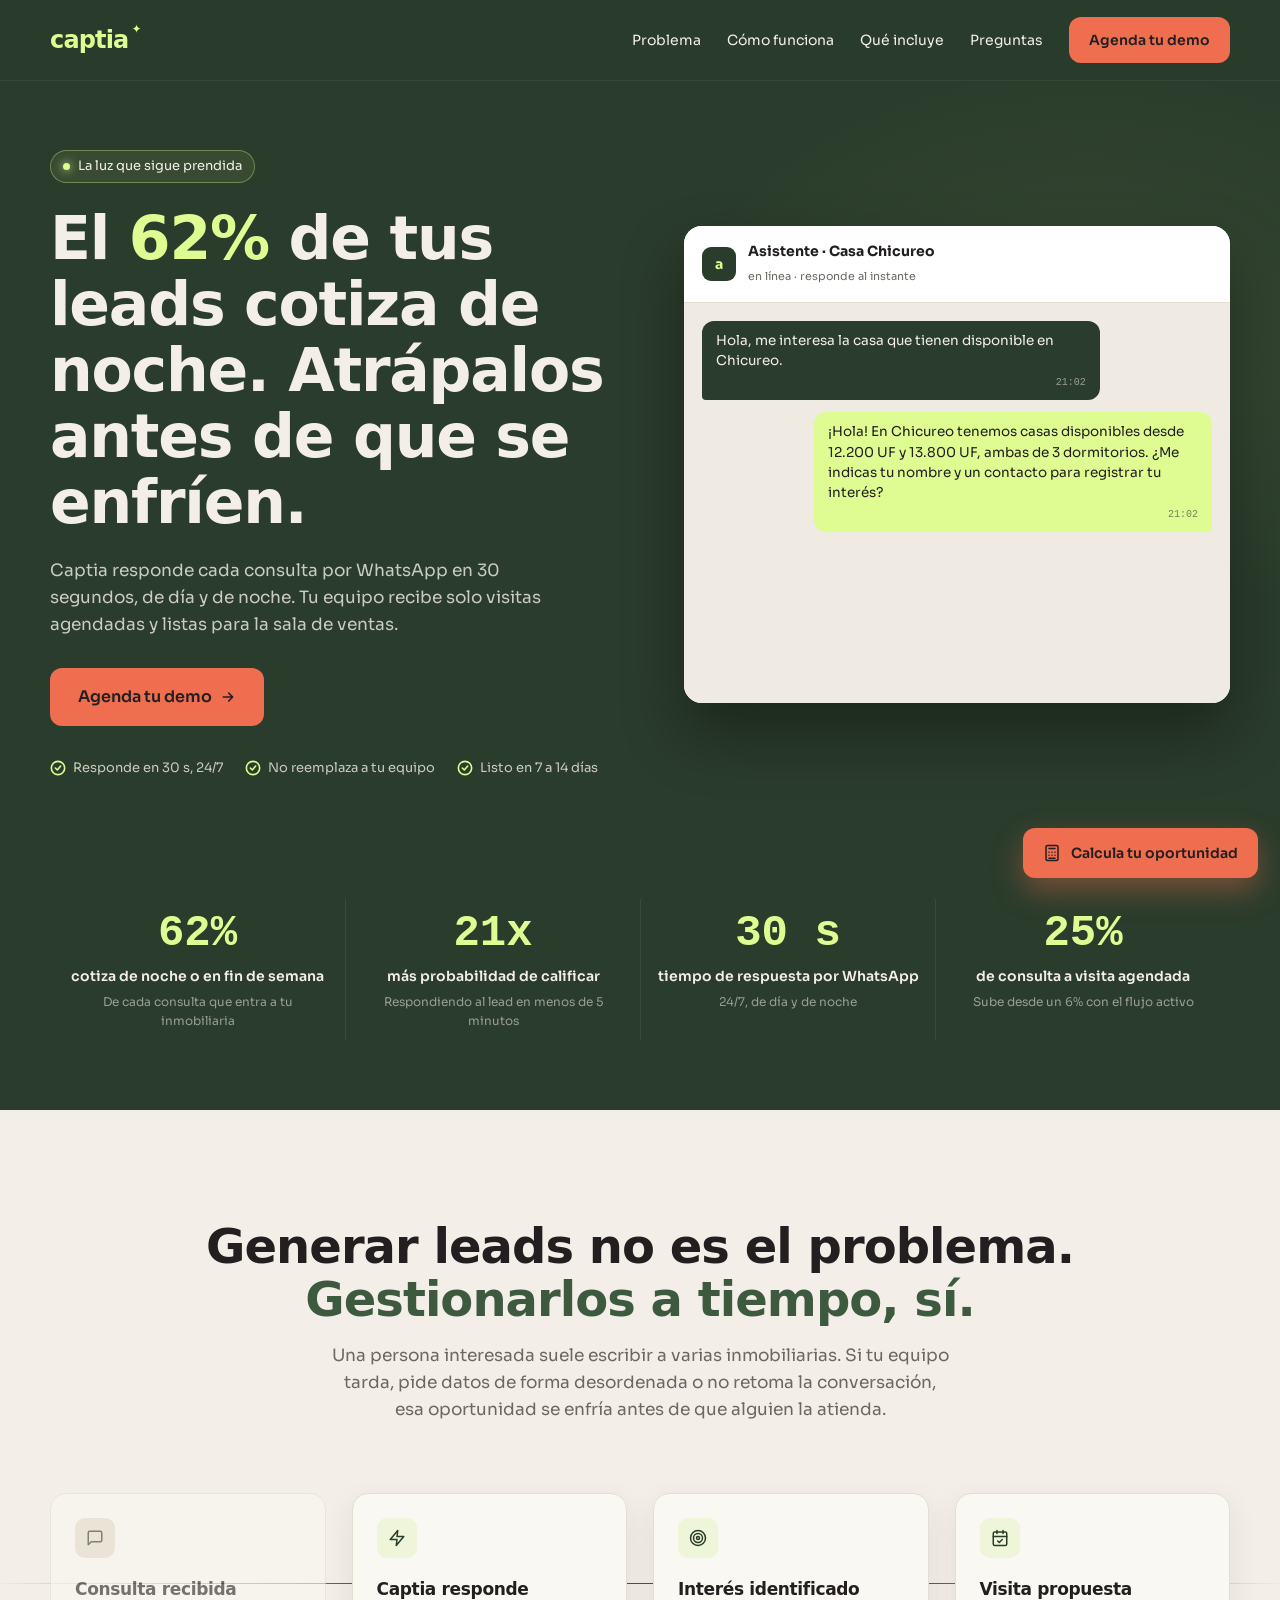
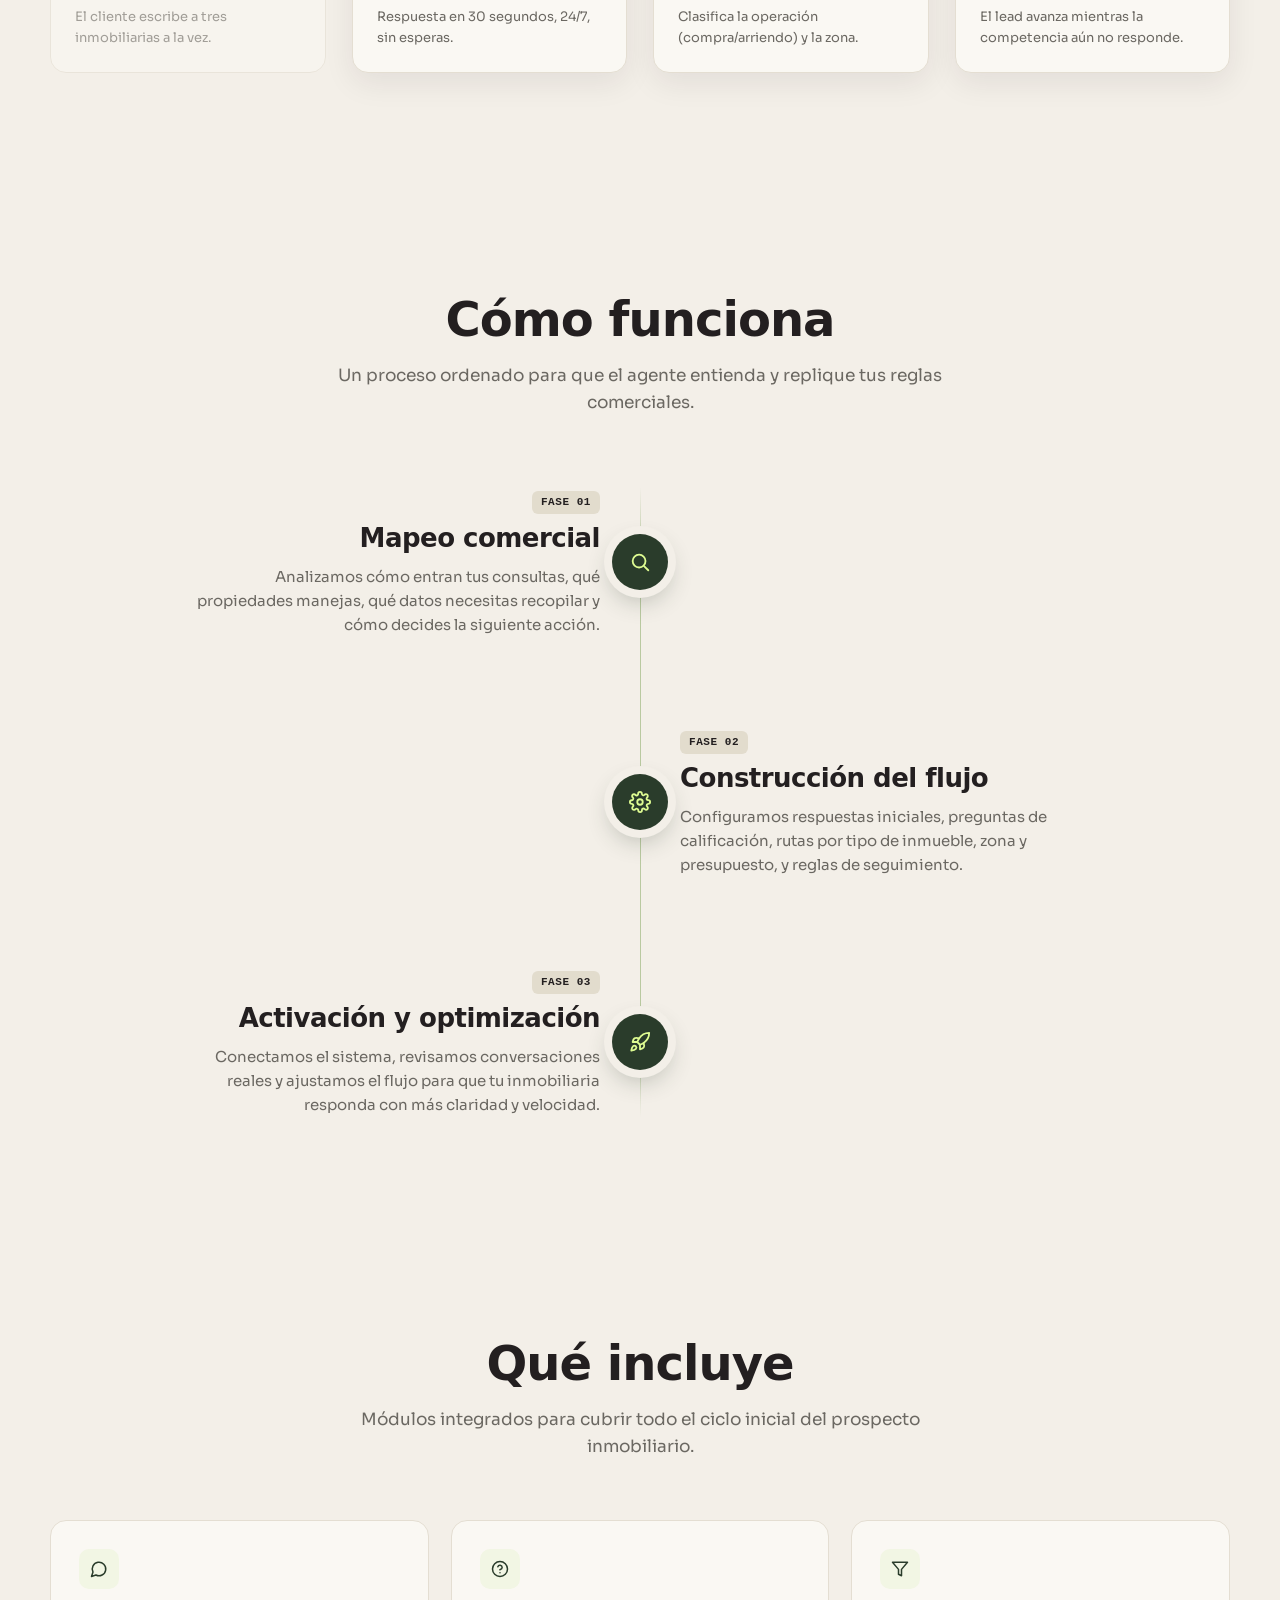
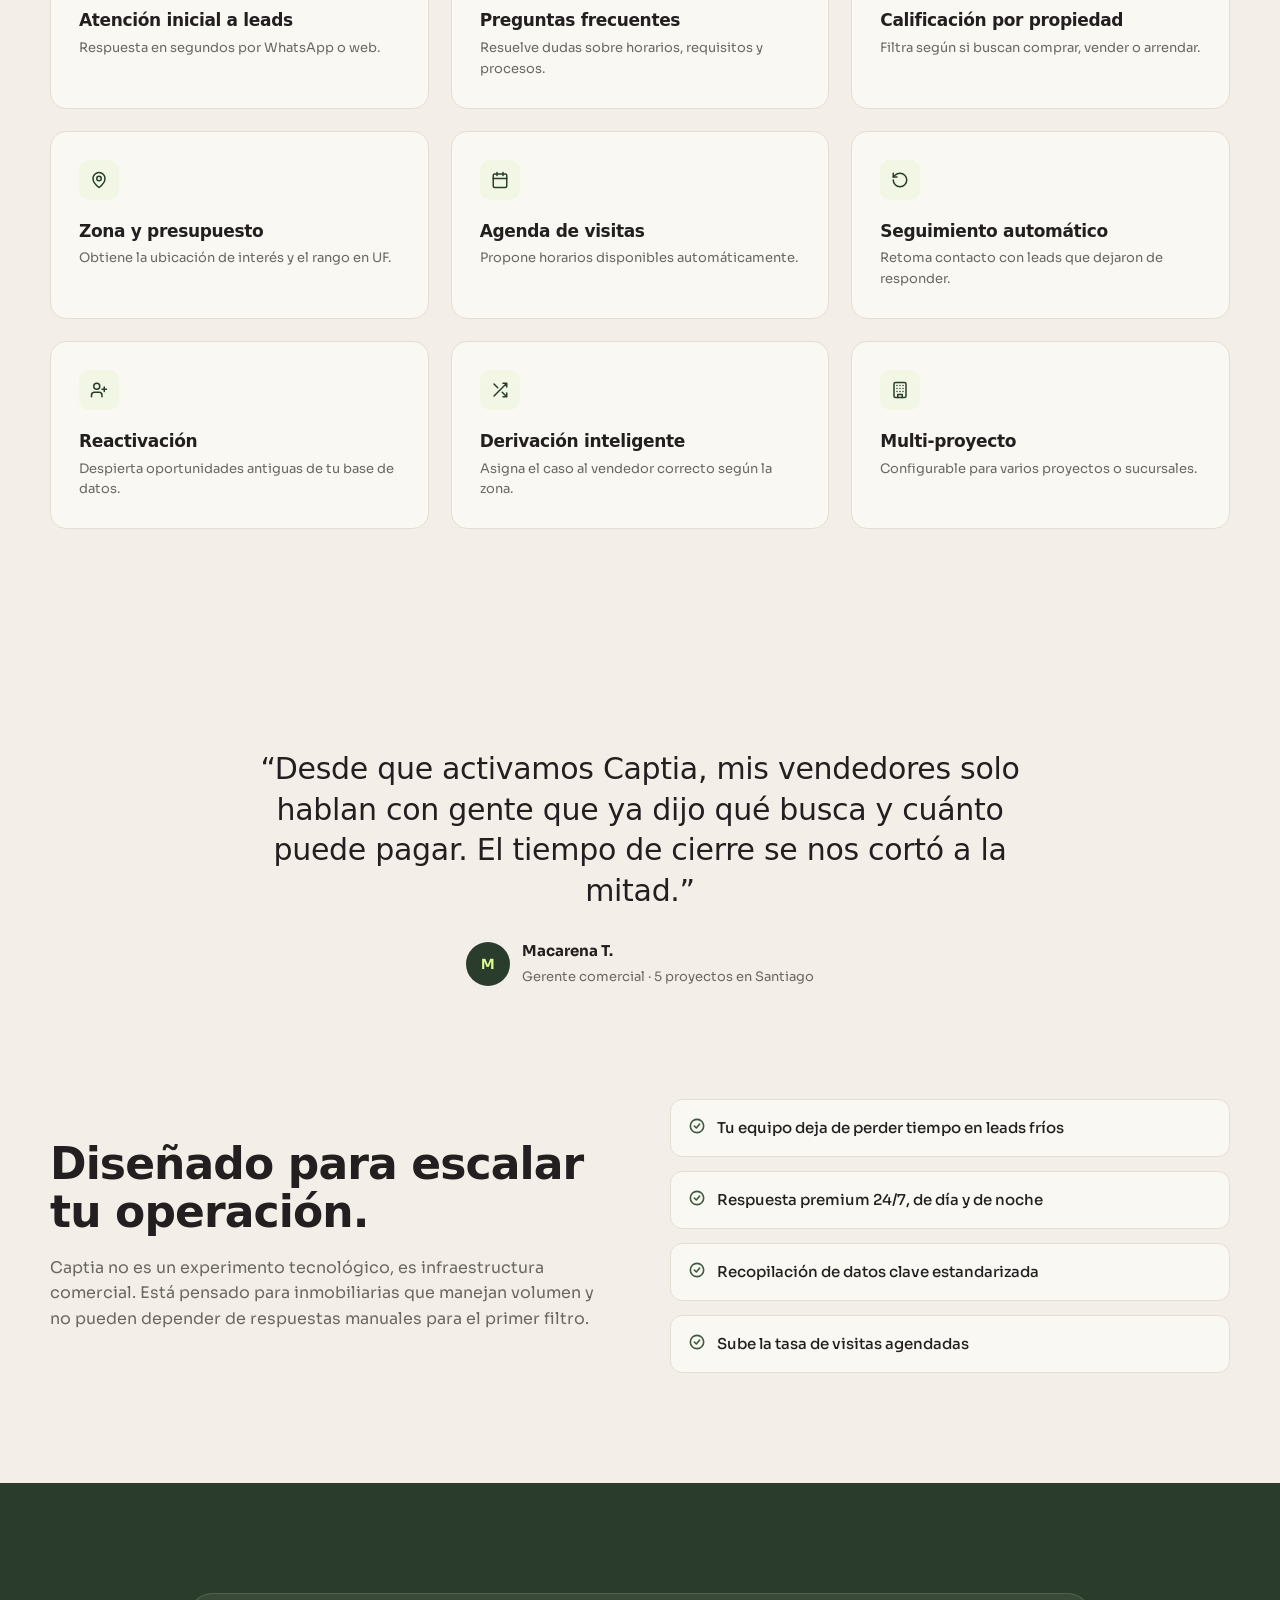
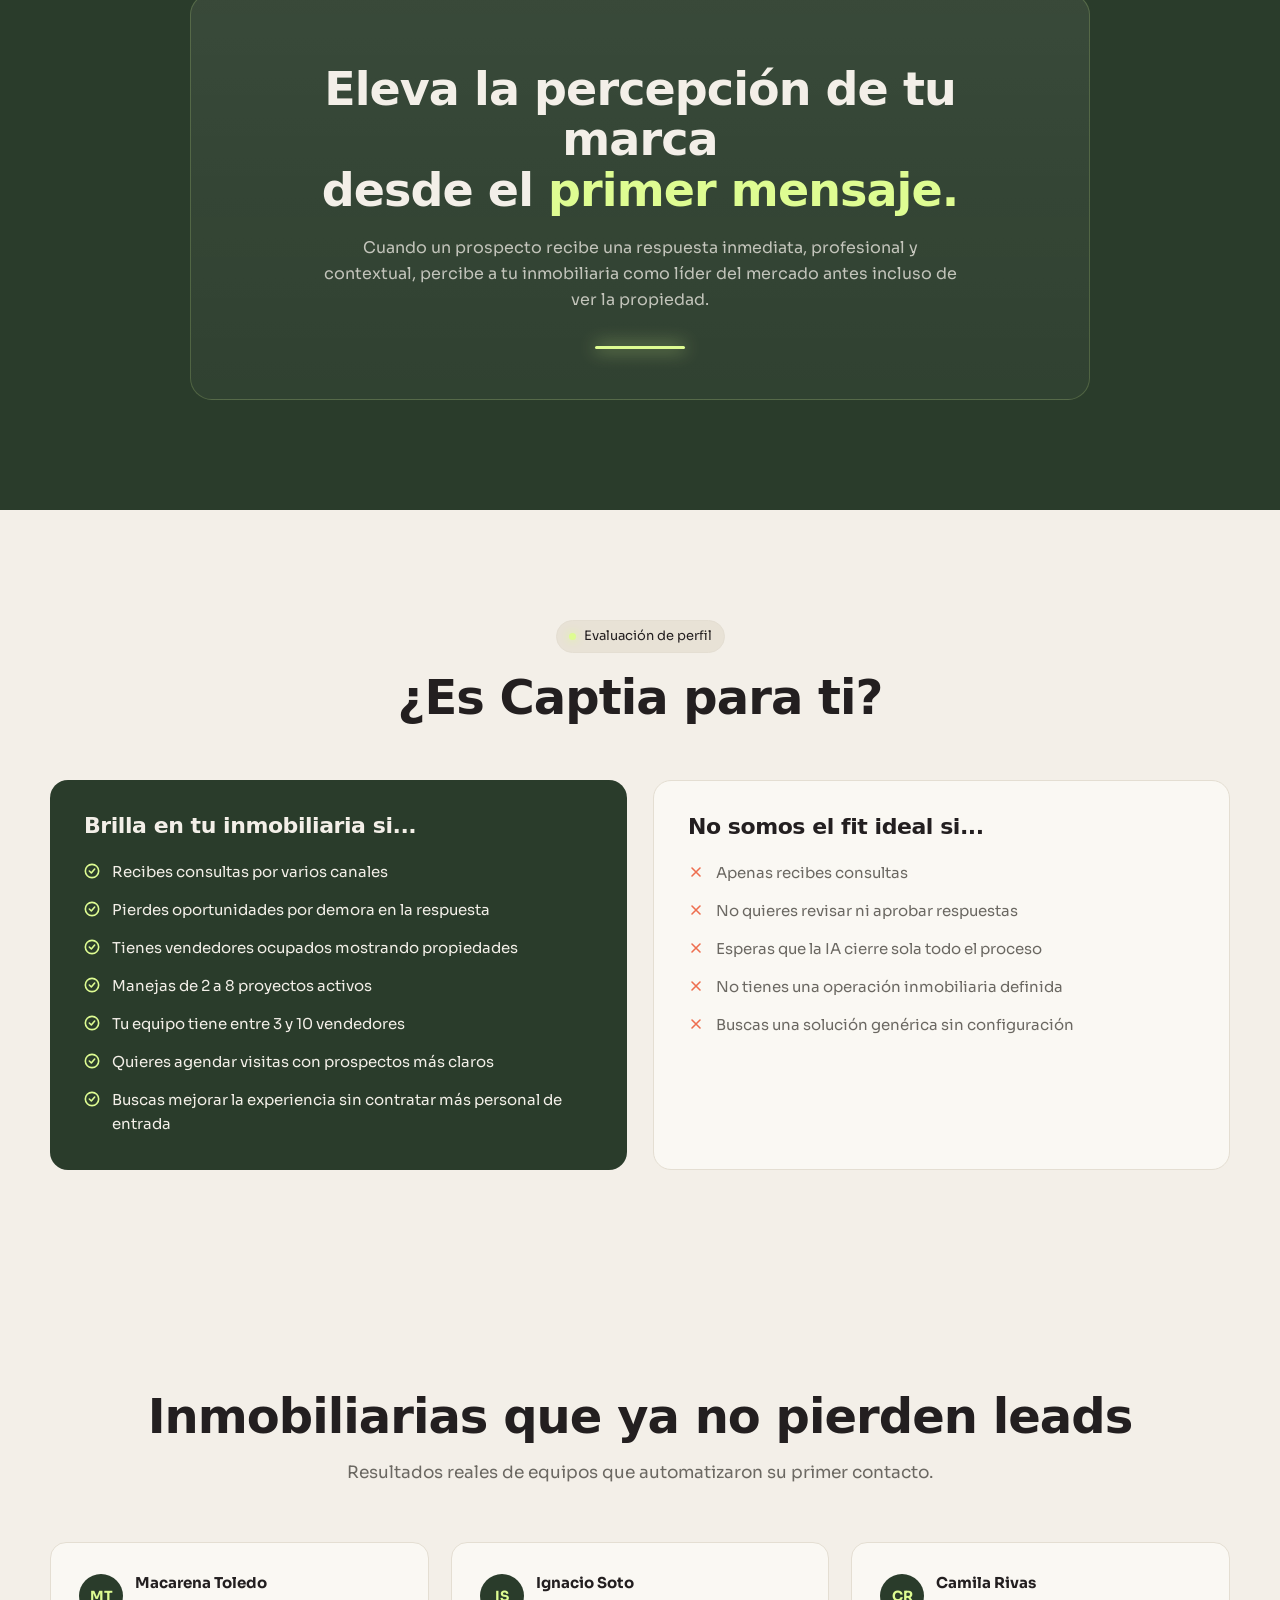
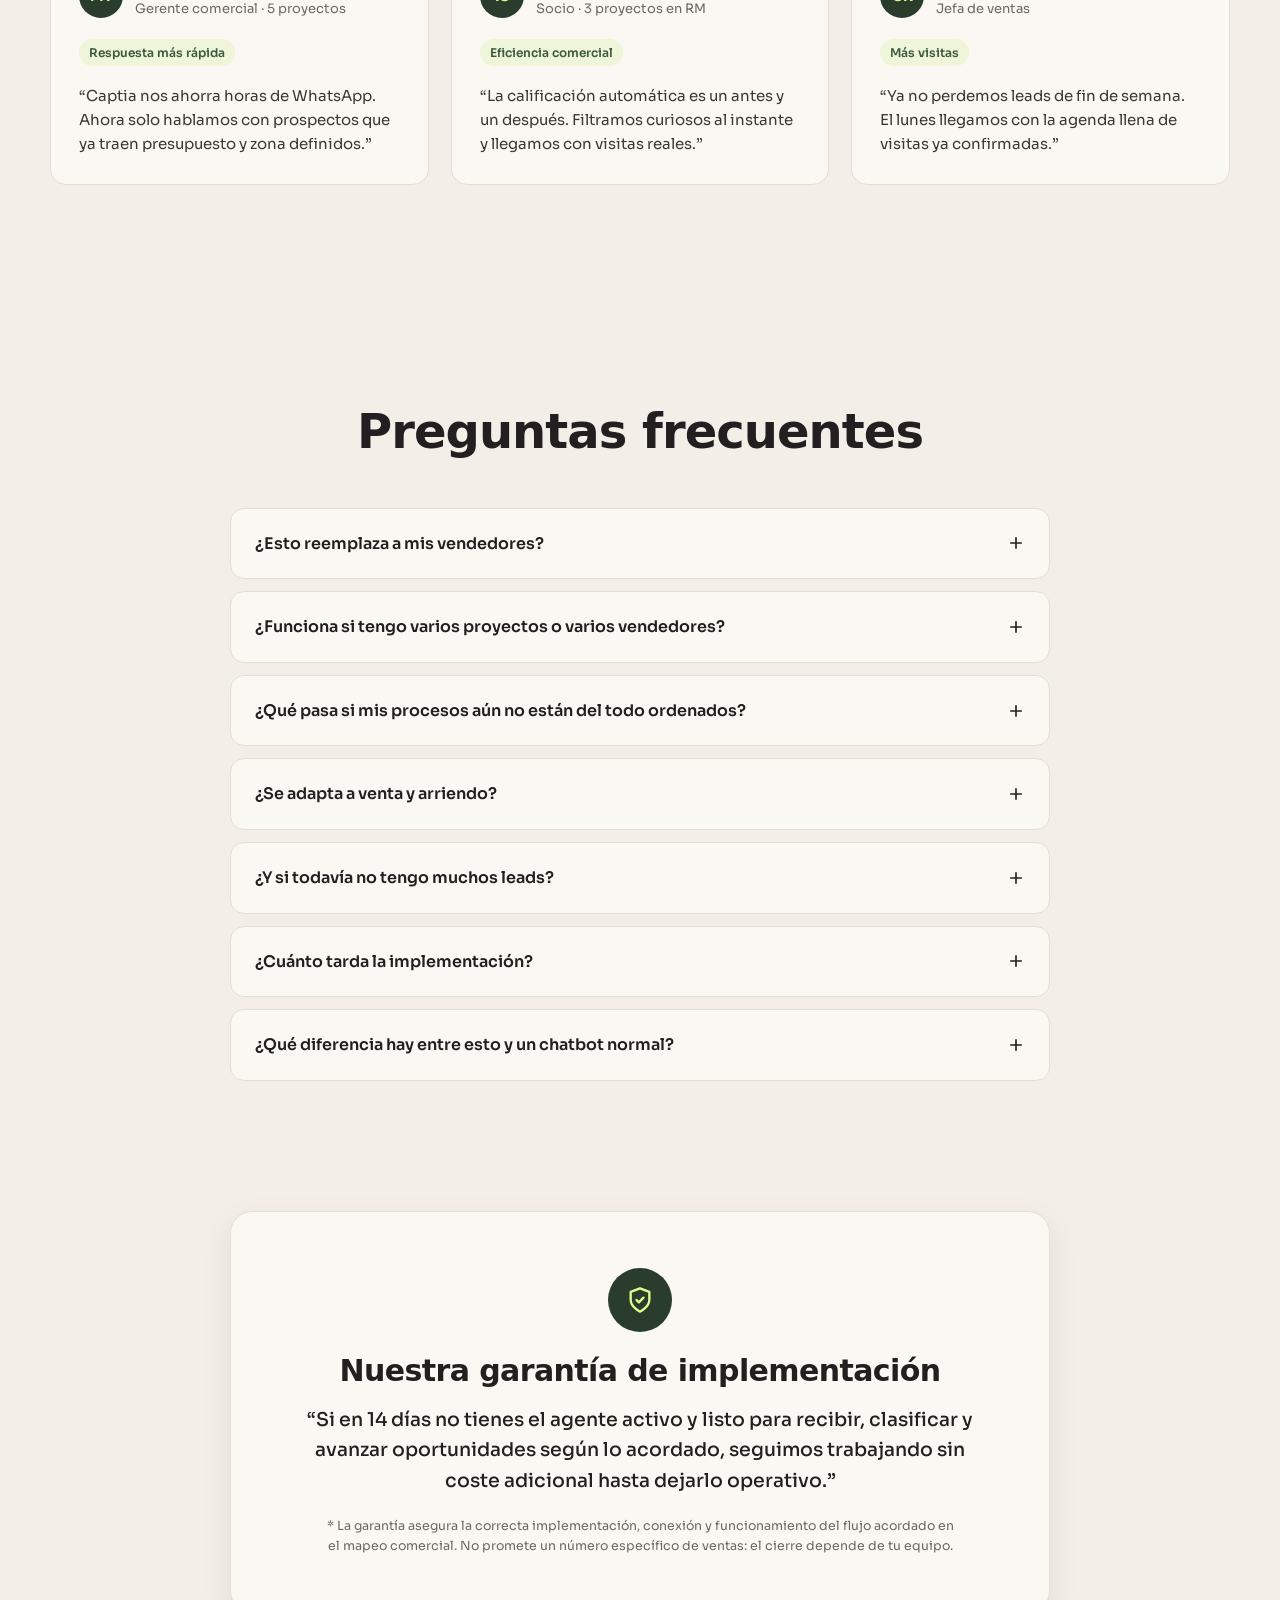
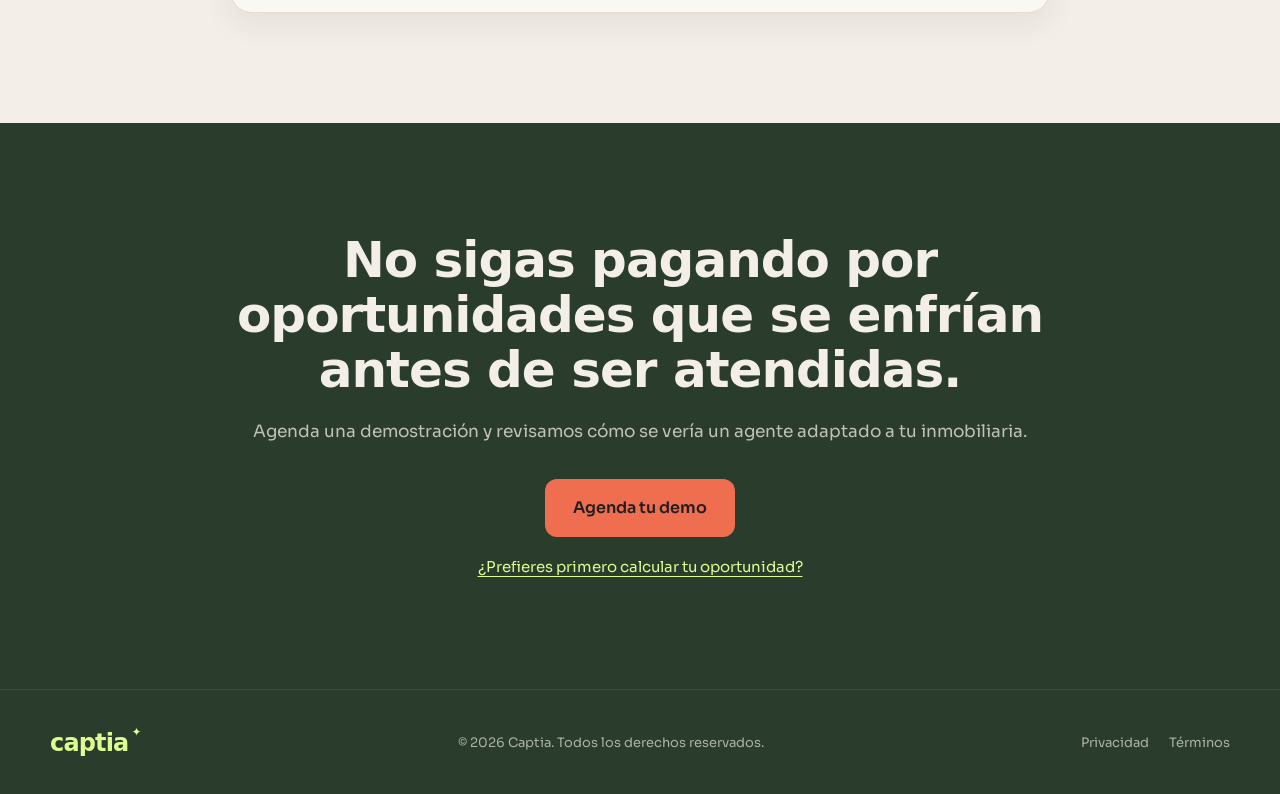
==== index.html @ a9fd6a56 "Web Captia: cargador para GHL + páginas Co-Authored-By: Claude Opus 5.5 <noreply@anthropic.com> Clau" ====
<!DOCTYPE html>
<html lang="es">
<head>
  <meta charset="UTF-8">
  <meta name="viewport" content="width=device-width, initial-scale=1.0">
  <title>Captia — Agentes de IA para inmobiliarias en Chile</title>
  <meta name="robots" content="noindex">
</head>
<body>
  <!-- Vista previa en GitHub Pages. La web real vive en GHL (captialab.com).
       Para ver otra página: ?p=terminos o ?p=agenda -->
  <div id="captia-landing"></div>
  <script>
    var p = new URLSearchParams(location.search).get('p') || 'home';
    var el = document.getElementById('captia-landing');
    el.setAttribute('data-page', p);
    el.setAttribute('data-base', location.href.split('?')[0].replace(/index\.html$/, '').replace(/[^/]*$/, ''));
  </script>
  <script src="loader.js"></script>
</body>
</html>
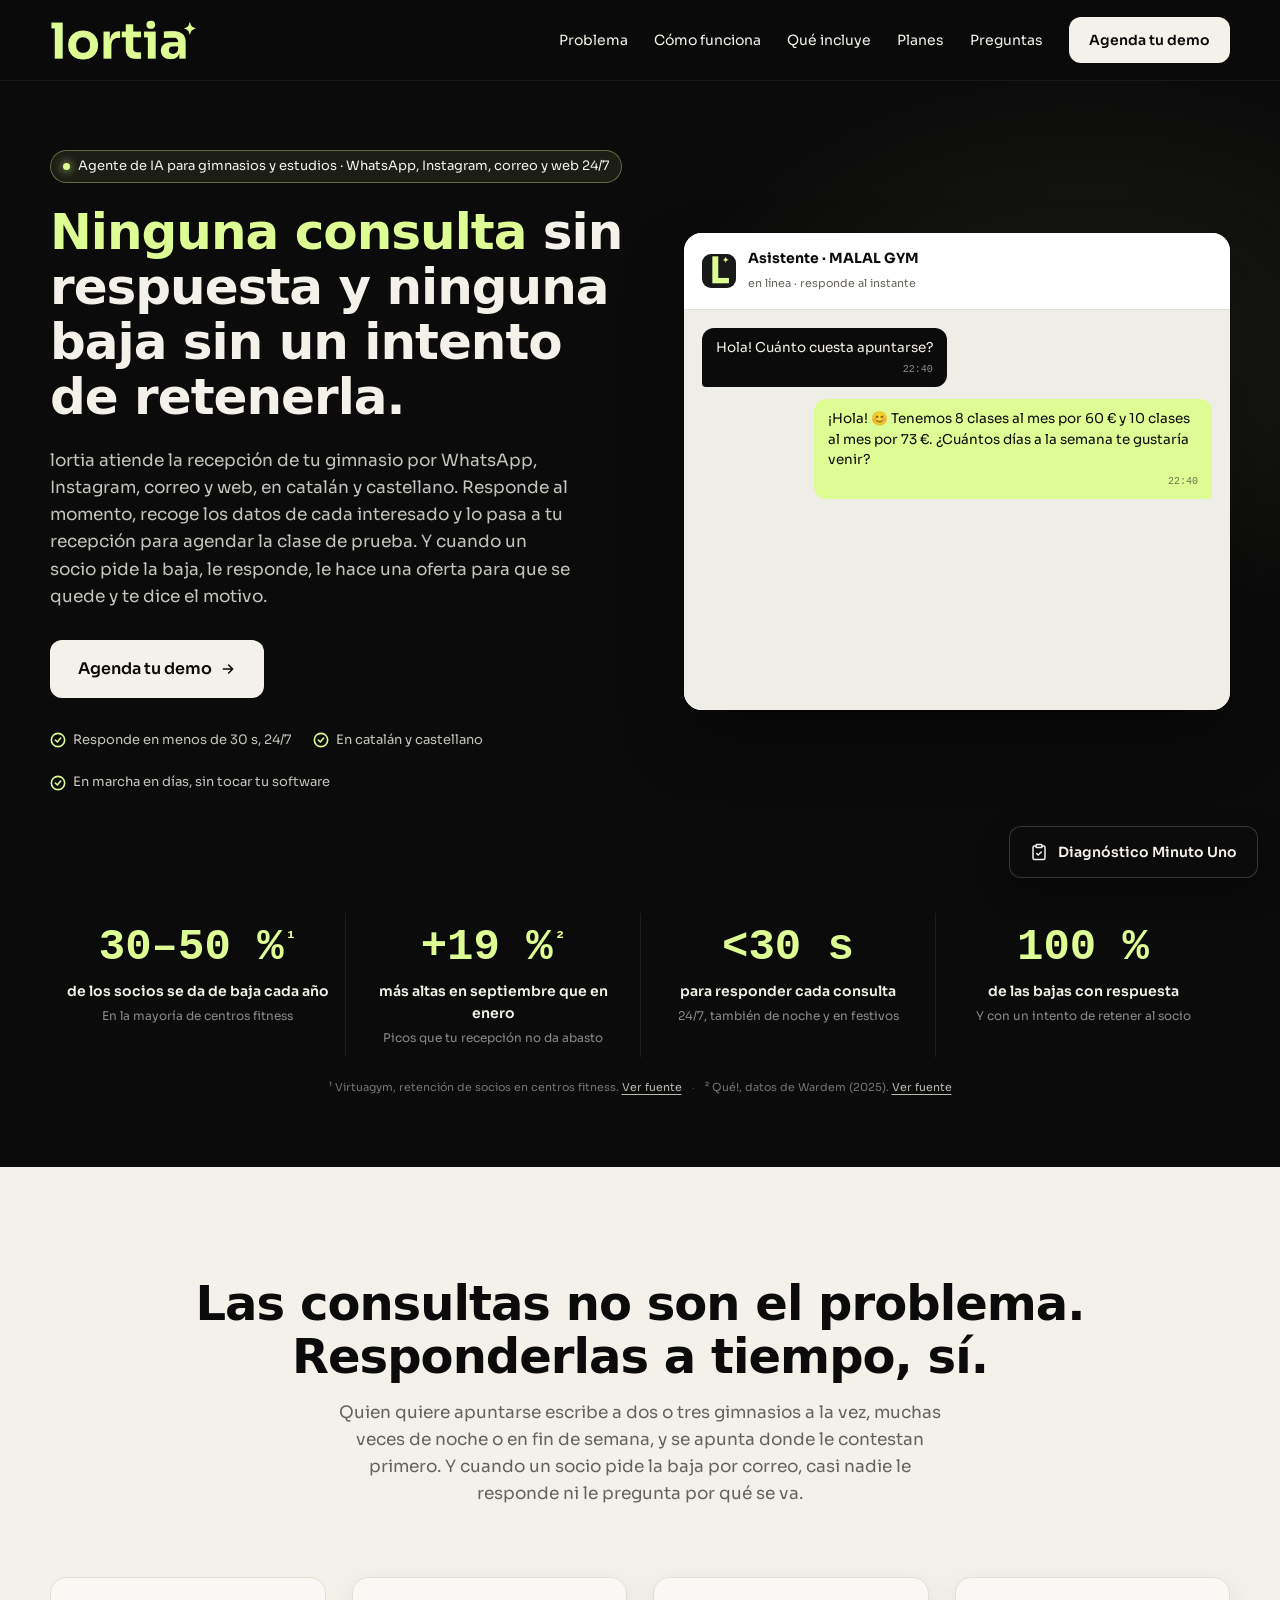
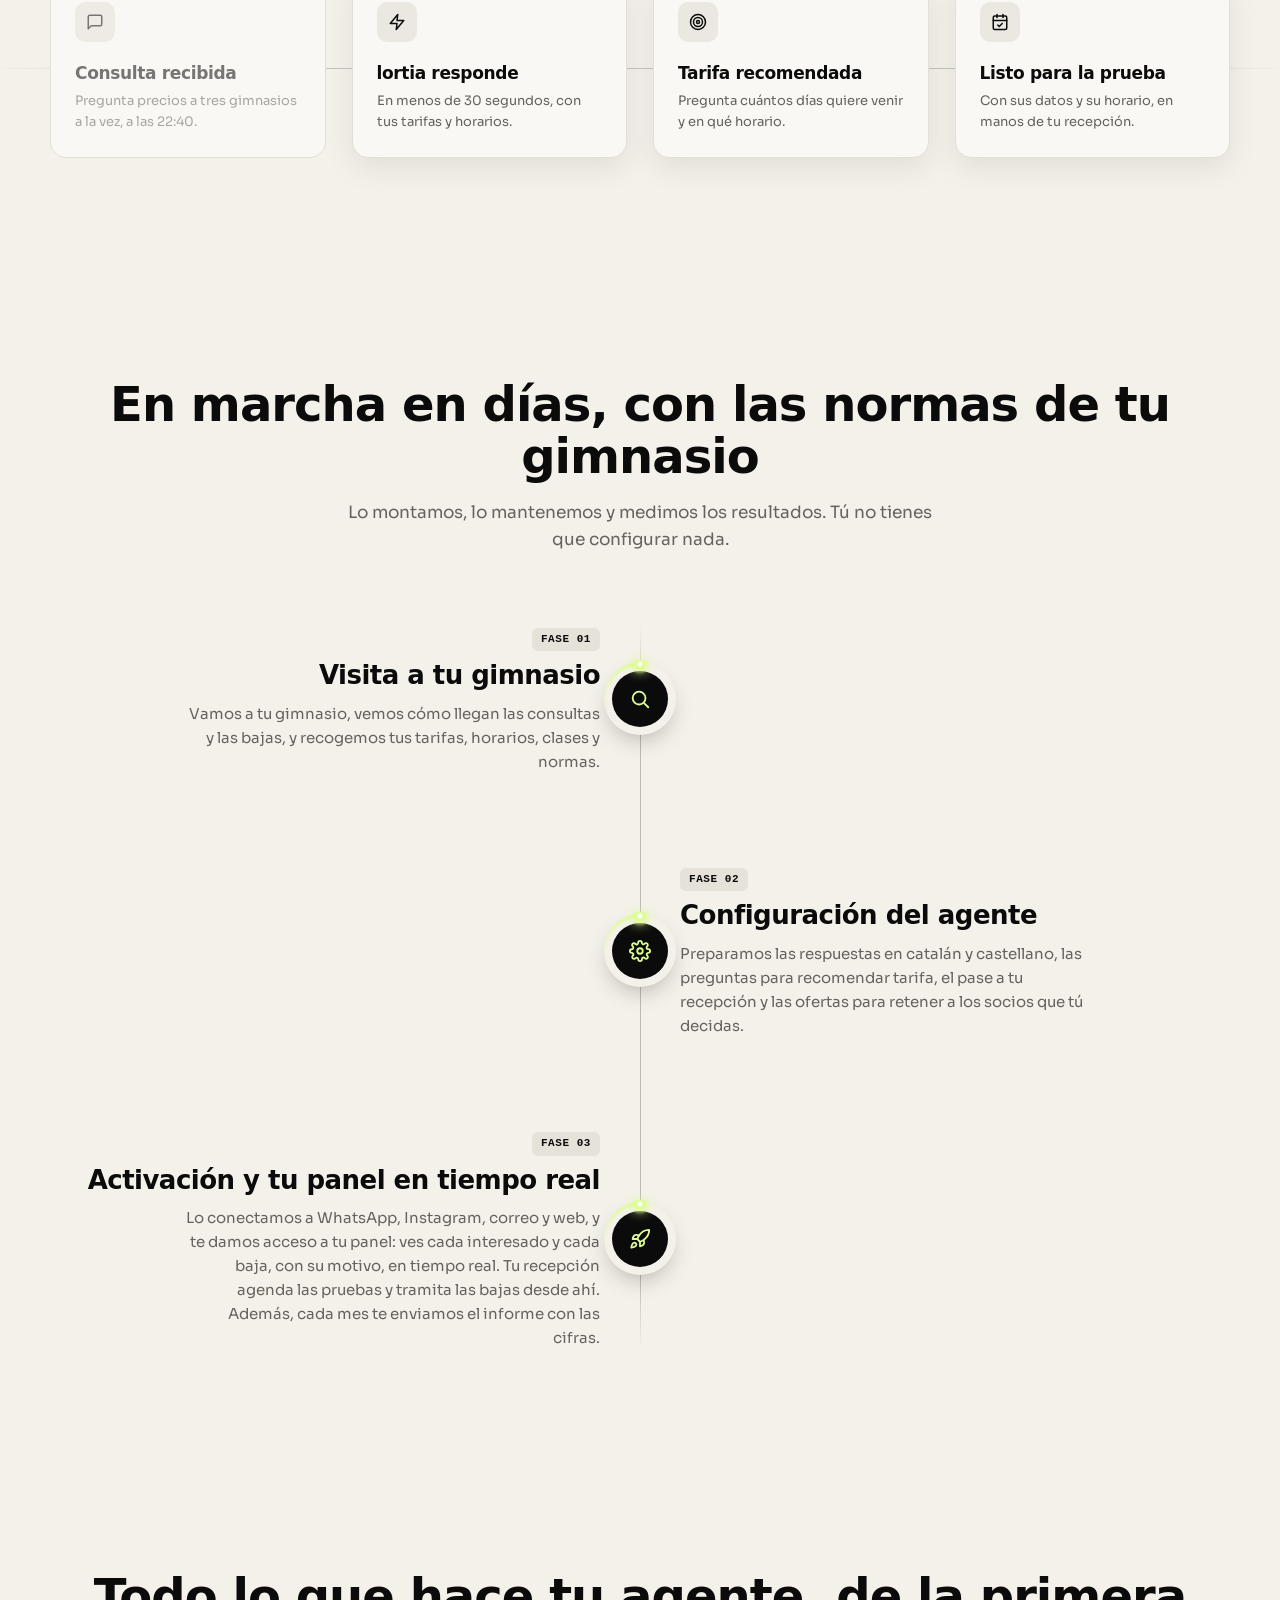
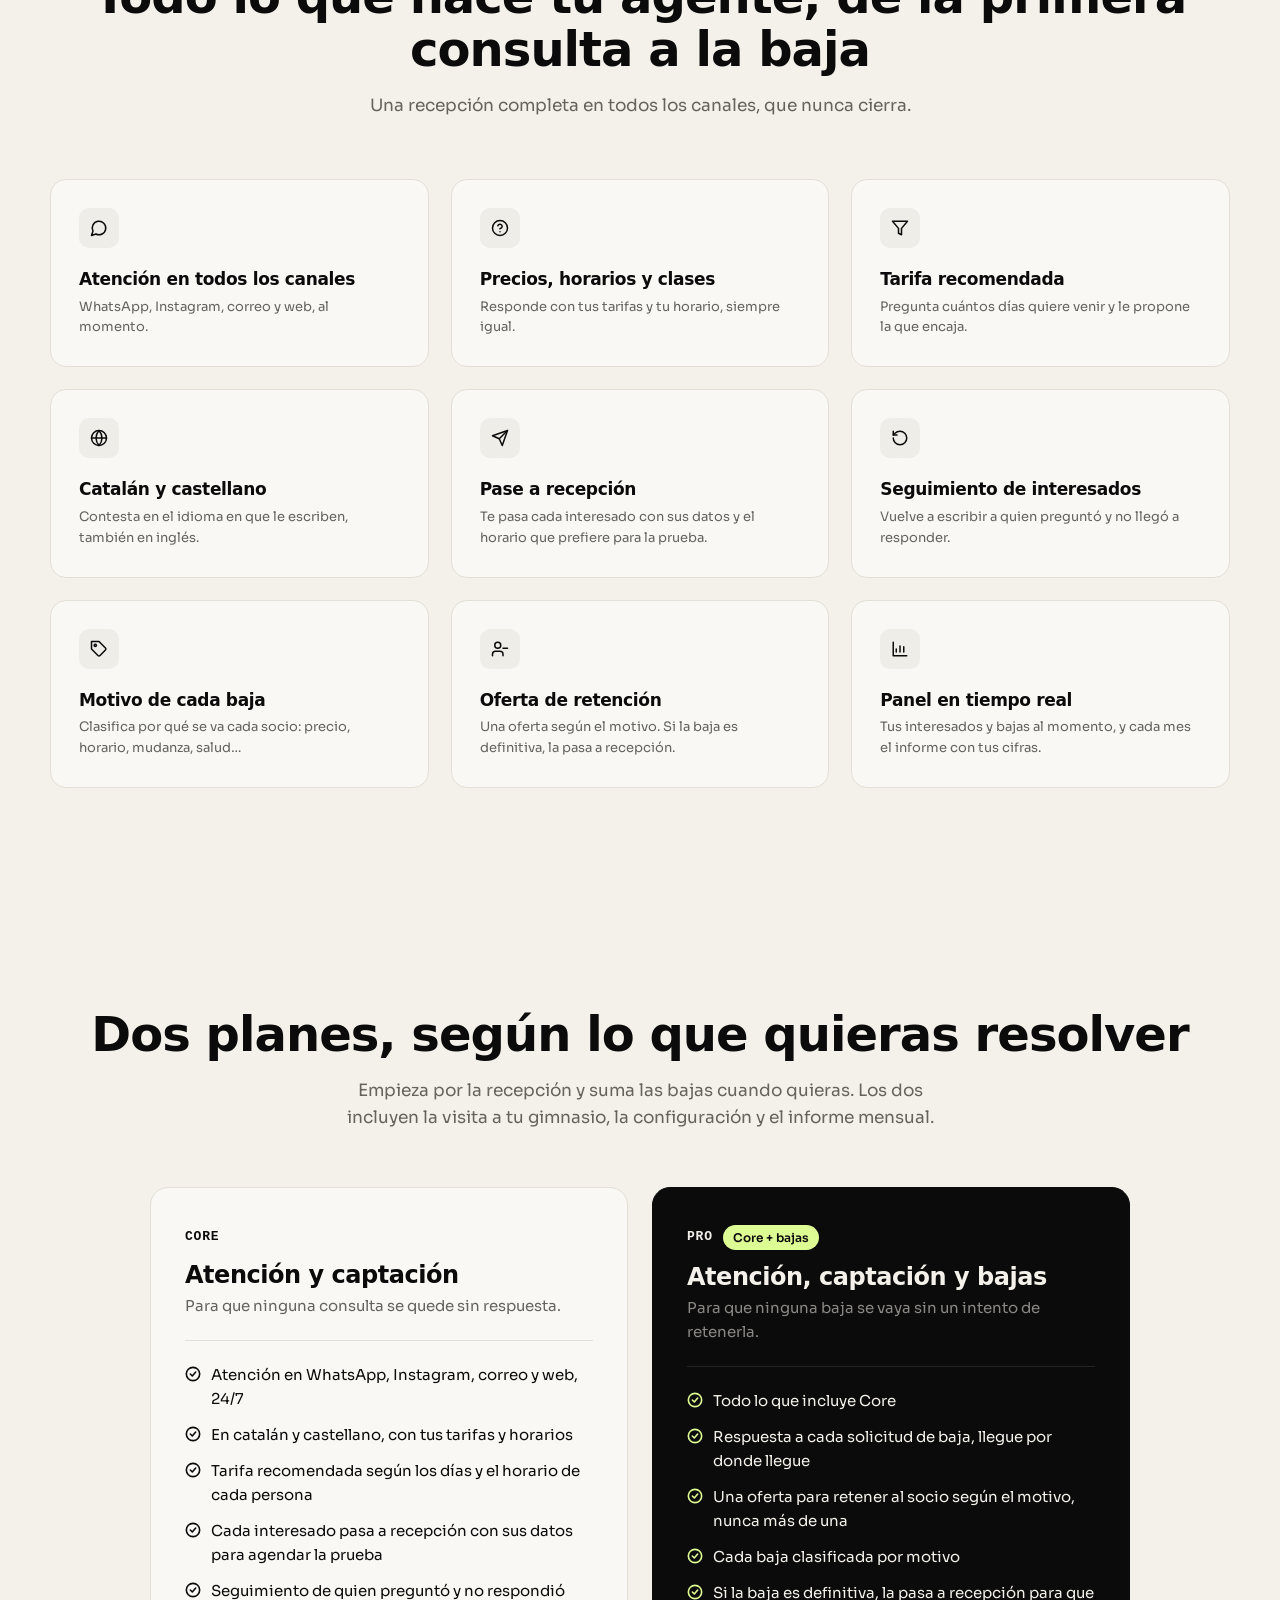
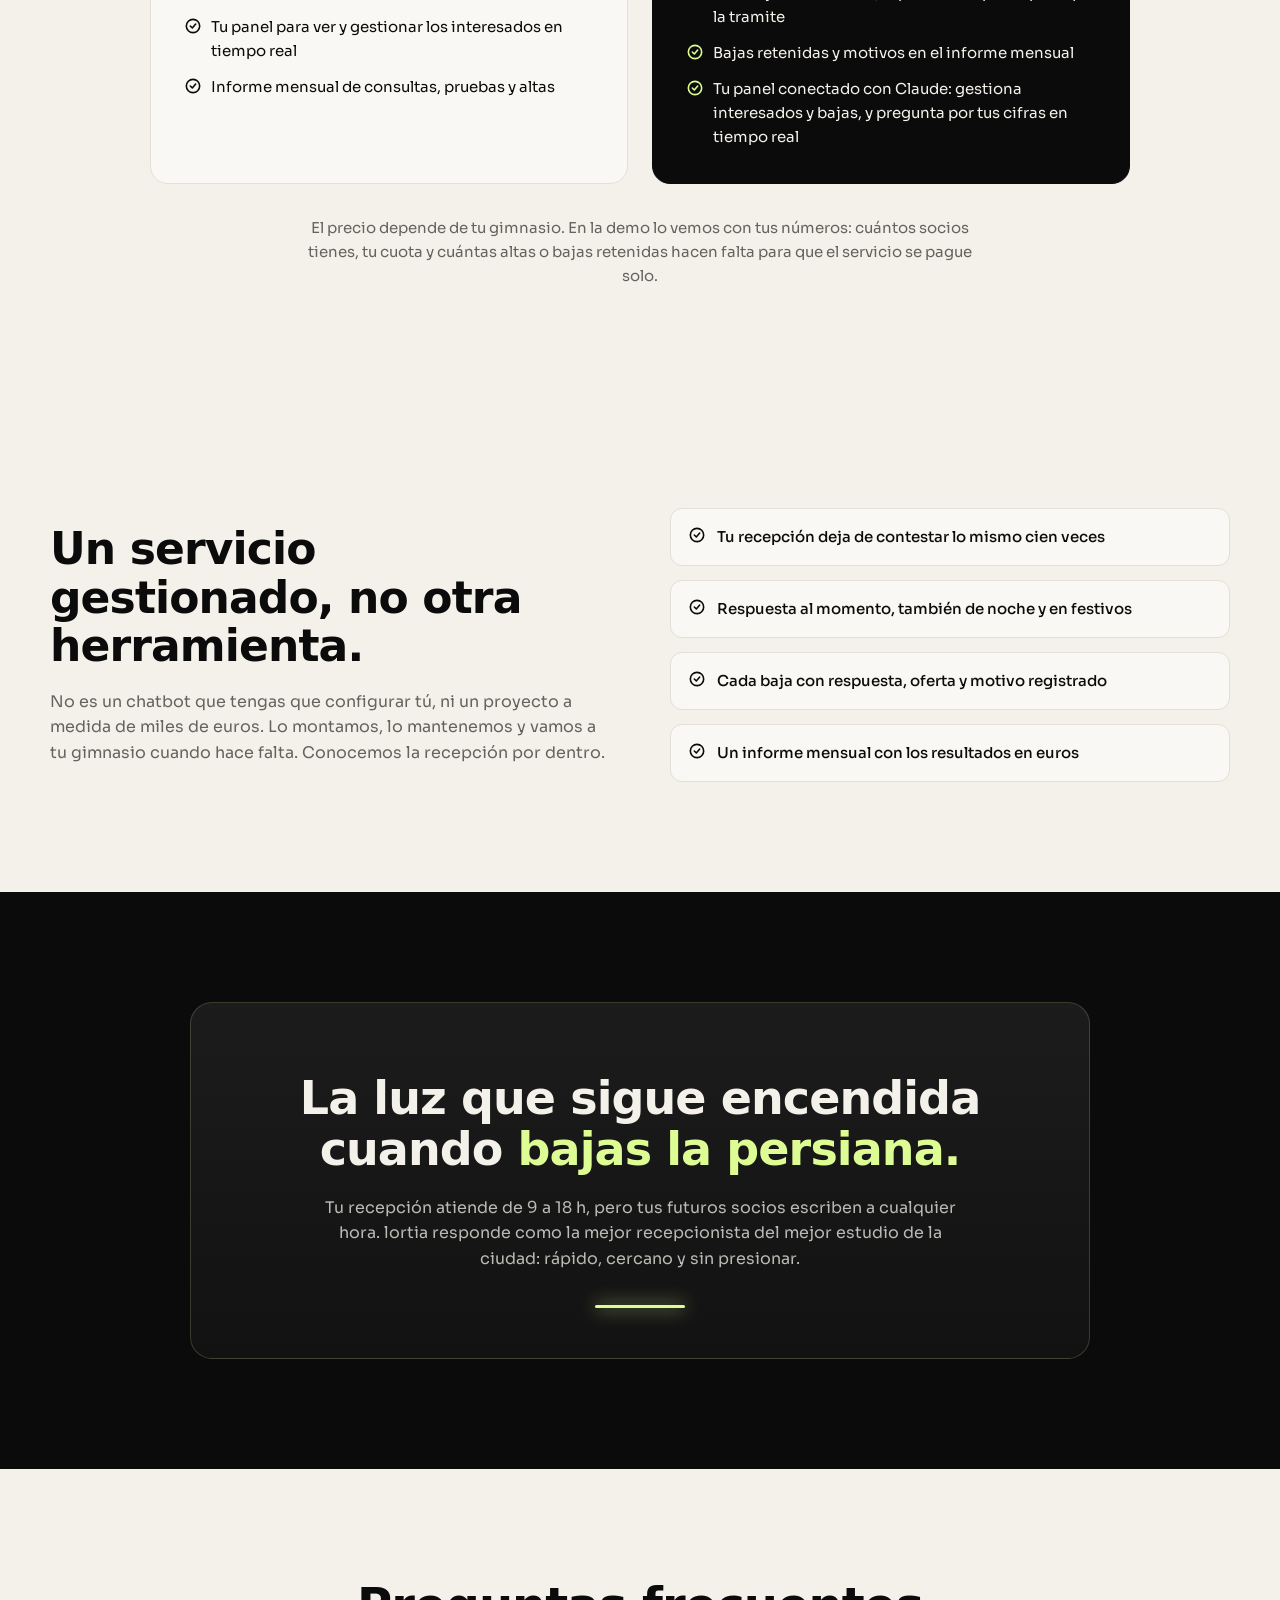
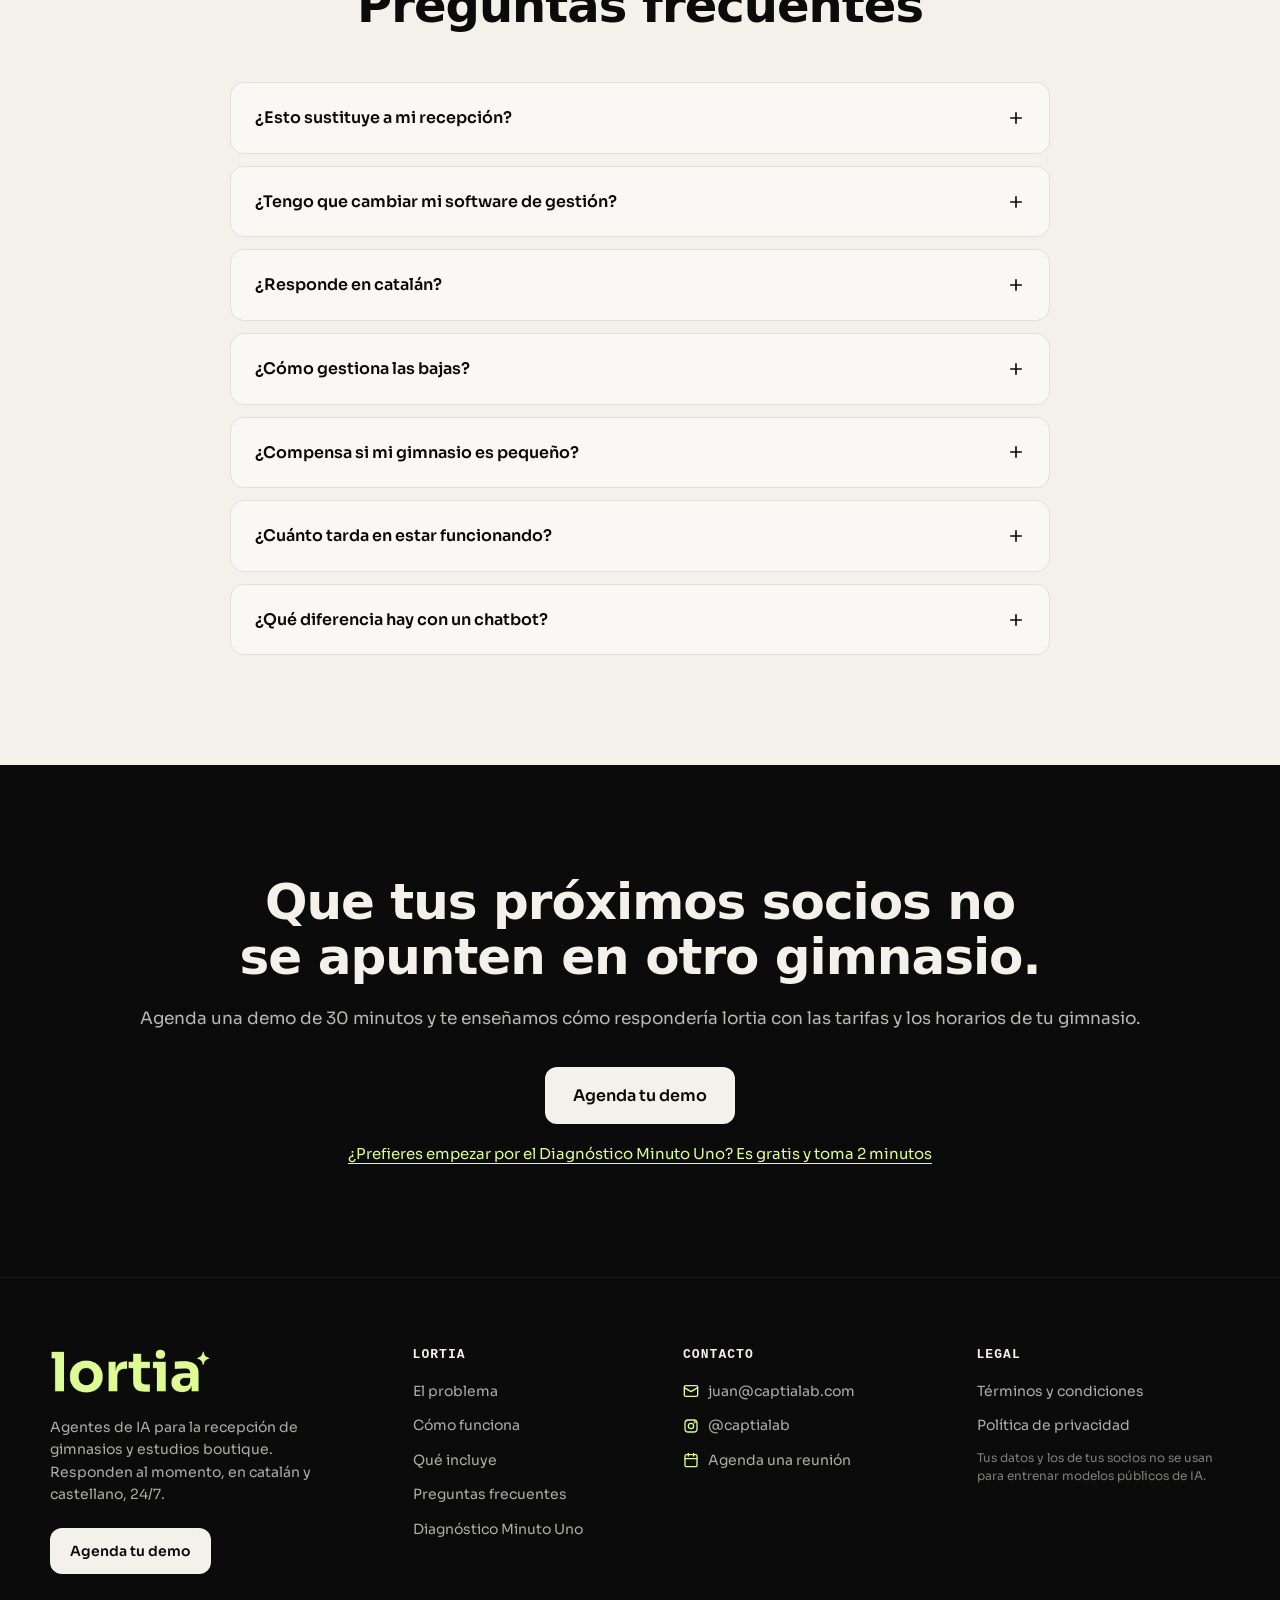
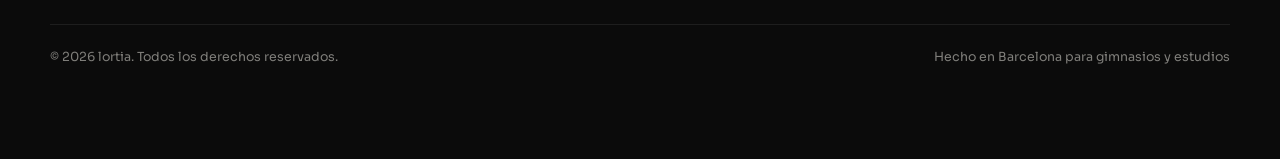
==== commit d9267fe1: "Rebranding a lortia: logos, favicon, nombre y dominio getlortia.com Co-Authored-By: Claude Opus 5.5 " ====
--- a/index.html
+++ b/index.html
@@ -3,11 +3,11 @@
 <head>
   <meta charset="UTF-8">
   <meta name="viewport" content="width=device-width, initial-scale=1.0">
-  <title>Captia — Agentes de IA para inmobiliarias en Chile</title>
+  <title>lortia — Agentes de IA para gimnasios y estudios</title>
   <meta name="robots" content="noindex">
 </head>
 <body>
-  <!-- Vista previa en GitHub Pages. La web real vive en GHL (captialab.com).
+  <!-- Vista previa en GitHub Pages. La web real vive en GHL (getlortia.com).
        Para ver otra página: ?p=terminos o ?p=agenda -->
   <div id="captia-landing"></div>
   <script>
